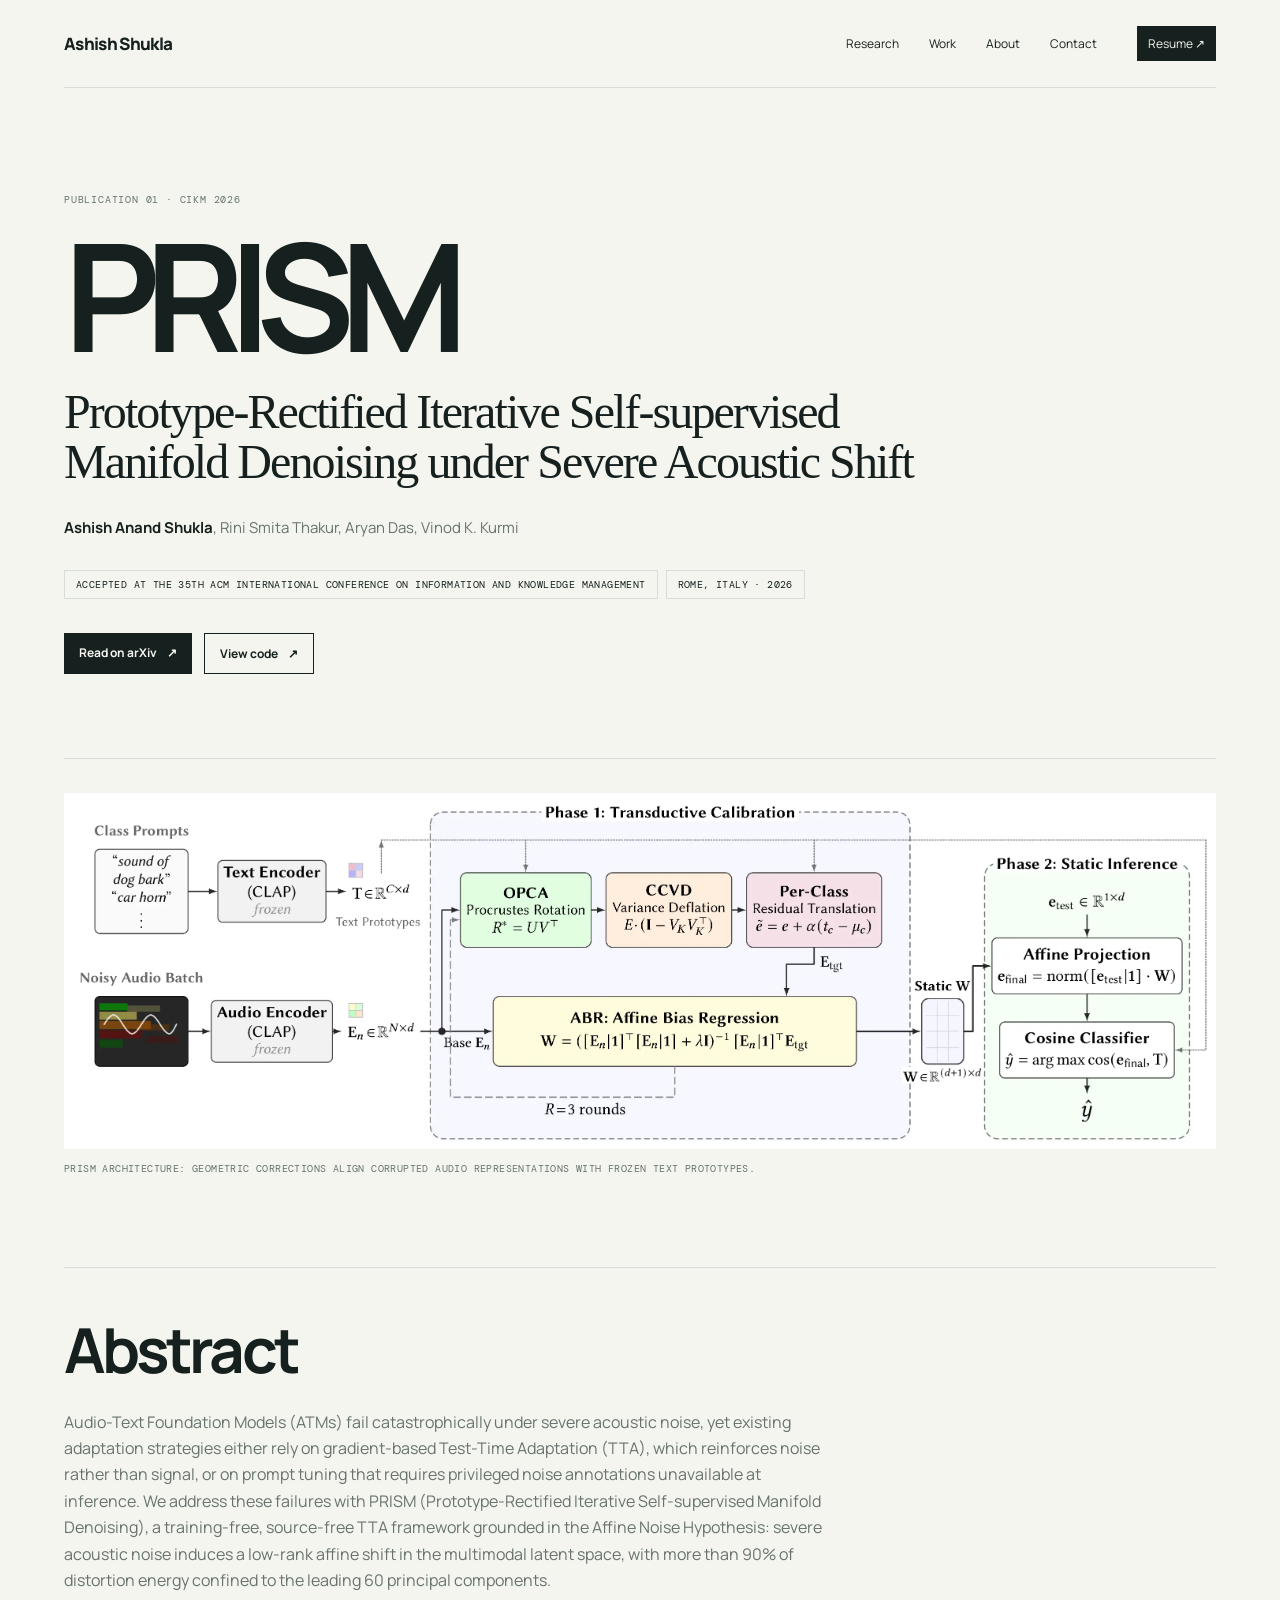
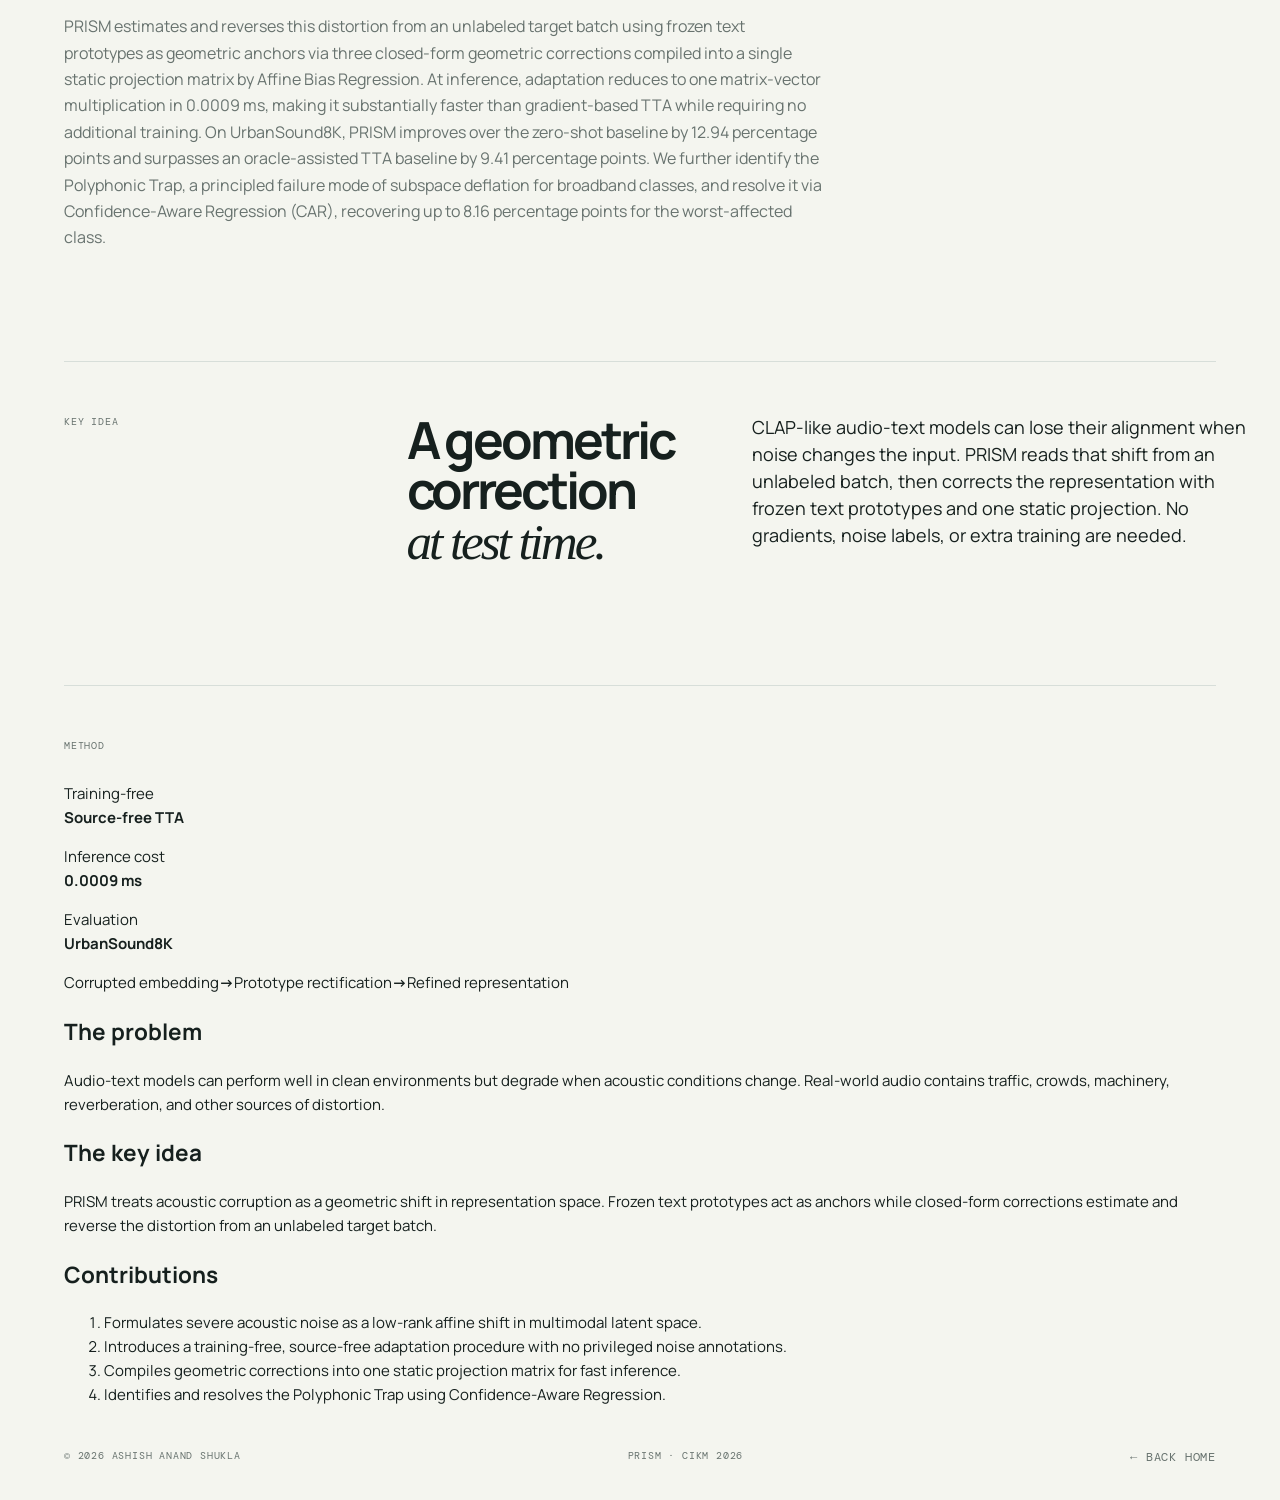
==== prism.html @ fb4ac9cc "Publish research portfolio" ====
<!doctype html>
<html lang="en">
<head>
  <meta charset="utf-8">
  <meta name="viewport" content="width=device-width, initial-scale=1">
  <meta name="description" content="PRISM by Ashish Anand Shukla: training-free test-time adaptation for audio-text models under severe acoustic noise.">
  <title>PRISM | Ashish Anand Shukla</title>
  <link rel="preconnect" href="https://fonts.googleapis.com">
  <link rel="preconnect" href="https://fonts.gstatic.com" crossorigin>
  <link href="https://fonts.googleapis.com/css2?family=DM+Mono:wght@400;500&family=Manrope:wght@400;500;600;700;800&display=swap" rel="stylesheet">
  <link rel="stylesheet" href="styles.css">
  <link rel="stylesheet" href="prism-overrides.css">
  <link rel="stylesheet" href="prism-cleanup.css">
  <link rel="stylesheet" href="site-overrides.css">
  <style>.publication-header h1{font-size:clamp(72px,13vw,150px)}@media(max-width:720px){.publication-header h1{font-size:76px}}</style>
</head>
<body>
  <div class="page-shell">
    <header class="site-header">
      <a class="wordmark" href="index.html">Ashish Shukla</a>
      <nav class="nav" aria-label="Primary navigation">
        <a href="index.html#research">Research</a>
        <a href="index.html#work">Work</a>
        <a href="index.html#about">About</a>
        <a href="index.html#contact">Contact</a>
      </nav>
      <a class="header-cv" href="Ashish-Resume.pdf" target="_blank" rel="noopener noreferrer">Resume <span aria-hidden="true">&#8599;</span></a>
    </header>
    <main class="prism-page">
      <section class="publication-header reveal">
        <p class="eyebrow">Publication 01 &middot; CIKM 2026</p>
        <h1>PRISM</h1>
        <p class="publication-title">Prototype-Rectified Iterative Self-supervised Manifold Denoising under Severe Acoustic Shift</p>
        <p class="publication-authors"><strong>Ashish Anand Shukla</strong>, Rini Smita Thakur, Aryan Das, Vinod K. Kurmi</p>
        <div class="publication-meta"><span>Accepted at the 35th ACM International Conference on Information and Knowledge Management</span><span>Rome, Italy &middot; 2026</span></div>
        <div class="publication-actions"><a class="action-primary" href="https://arxiv.org/abs/2608.15037" target="_blank" rel="noopener noreferrer">Read on arXiv <span>&#8599;</span></a><a class="action-secondary" href="https://github.com/Ashish-1108/PRISM" target="_blank" rel="noopener noreferrer">View code <span>&#8599;</span></a></div>
      </section>
      <figure class="architecture-figure reveal"><img src="images/fig_architecture_prism.webp" alt="PRISM architecture showing prototype rectification and iterative manifold denoising"><figcaption>PRISM architecture: geometric corrections align corrupted audio representations with frozen text prototypes.</figcaption></figure>
      <section class="abstract-block reveal" aria-labelledby="abstract-title"><div><h2 id="abstract-title">Abstract</h2><p class="abstract-copy">Audio-Text Foundation Models (ATMs) fail catastrophically under severe acoustic noise, yet existing adaptation strategies either rely on gradient-based Test-Time Adaptation (TTA), which reinforces noise rather than signal, or on prompt tuning that requires privileged noise annotations unavailable at inference. We address these failures with PRISM (Prototype-Rectified Iterative Self-supervised Manifold Denoising), a training-free, source-free TTA framework grounded in the Affine Noise Hypothesis: severe acoustic noise induces a low-rank affine shift in the multimodal latent space, with more than 90% of distortion energy confined to the leading 60 principal components.</p><p class="abstract-copy">PRISM estimates and reverses this distortion from an unlabeled target batch using frozen text prototypes as geometric anchors via three closed-form geometric corrections compiled into a single static projection matrix by Affine Bias Regression. At inference, adaptation reduces to one matrix-vector multiplication in 0.0009 ms, making it substantially faster than gradient-based TTA while requiring no additional training. On UrbanSound8K, PRISM improves over the zero-shot baseline by 12.94 percentage points and surpasses an oracle-assisted TTA baseline by 9.41 percentage points. We further identify the Polyphonic Trap, a principled failure mode of subspace deflation for broadband classes, and resolve it via Confidence-Aware Regression (CAR), recovering up to 8.16 percentage points for the worst-affected class.</p></div></section>
      <section class="short-description reveal" aria-labelledby="description-title"><p class="eyebrow">Key idea</p><div class="brief-layout"><h2 id="description-title">A geometric correction<br><em>at test time.</em></h2><p>CLAP-like audio-text models can lose their alignment when noise changes the input. PRISM reads that shift from an unlabeled batch, then corrects the representation with frozen text prototypes and one static projection. No gradients, noise labels, or extra training are needed.</p></div></section>
      <section class="prism-grid reveal"><aside><p class="eyebrow">Method</p><p class="fact">Training-free<br><strong>Source-free TTA</strong></p><p class="fact">Inference cost<br><strong>0.0009 ms</strong></p><p class="fact">Evaluation<br><strong>UrbanSound8K</strong></p></aside><div class="prism-copy"><div class="method-diagram"><span>Corrupted embedding</span><b>&rarr;</b><span>Prototype rectification</span><b>&rarr;</b><span>Refined representation</span></div><h2>The problem</h2><p>Audio-text models can perform well in clean environments but degrade when acoustic conditions change. Real-world audio contains traffic, crowds, machinery, reverberation, and other sources of distortion.</p><h2>The key idea</h2><p>PRISM treats acoustic corruption as a geometric shift in representation space. Frozen text prototypes act as anchors while closed-form corrections estimate and reverse the distortion from an unlabeled target batch.</p><h2>Contributions</h2><ol><li>Formulates severe acoustic noise as a low-rank affine shift in multimodal latent space.</li><li>Introduces a training-free, source-free adaptation procedure with no privileged noise annotations.</li><li>Compiles geometric corrections into one static projection matrix for fast inference.</li><li>Identifies and resolves the Polyphonic Trap using Confidence-Aware Regression.</li></ol></div></section>
    </main>
    <footer class="site-footer"><span>&copy; 2026 Ashish Anand Shukla</span><span>PRISM &middot; CIKM 2026</span><a href="index.html">&#8592; Back home</a></footer>
  </div>
  <script src="script.js"></script>
</body>
</html>
---- styles.css ----
:root{--ink:#16201e;--muted:#68736f;--line:#d7ded9;--paper:#f4f5ef;--lime:#c9df53;--blue:#b7d9eb;--serif:Georgia,'Times New Roman',serif;--sans:'Manrope',sans-serif;--mono:'DM Mono',monospace}*{box-sizing:border-box}html{scroll-behavior:smooth}body{margin:0;background:var(--paper);color:var(--ink);font-family:var(--sans);font-size:15px;line-height:1.6}.page-shell{max-width:1320px;margin:auto;padding:0 5vw}.site-header{height:88px;display:flex;align-items:center;justify-content:space-between;border-bottom:1px solid var(--line)}.wordmark{color:var(--ink);font-size:19px;font-weight:800;letter-spacing:-.08em;text-decoration:none}.wordmark span{color:#9caf23}.nav{display:flex;gap:30px;margin-left:auto;margin-right:40px}.nav a,.header-cv,.site-footer a{color:var(--ink);font-size:12px;text-decoration:none}.nav a:hover,.header-cv:hover,.site-footer a:hover,.text-link:hover{opacity:.55}.header-cv{border-bottom:1px solid var(--ink);padding-bottom:3px}.eyebrow,.kicker,.feature-label,.project-top,.item-number,.hero-meta,.site-footer{font-family:var(--mono);font-size:10px;letter-spacing:.08em;text-transform:uppercase}.hero{padding:112px 0 100px;max-width:1080px}.eyebrow{color:var(--muted);margin:0 0 28px}.hero h1{font-size:clamp(60px,8.6vw,126px);line-height:.93;letter-spacing:-.065em;margin:0;font-weight:600}.hero h1 em,.section h2 em,.contact h2 em{font-family:var(--serif);font-weight:400;letter-spacing:-.07em}.hero-bottom{display:flex;justify-content:space-between;align-items:flex-end;gap:40px;margin-top:78px}.hero-copy{font-size:17px;max-width:390px;line-height:1.5}.hero-meta{display:flex;flex-direction:column;gap:8px;color:var(--muted);text-align:right}.status-dot:before{content:'';display:inline-block;width:6px;height:6px;background:#91b548;border-radius:50%;margin:0 8px 1px 0}.feature{display:grid;grid-template-columns:130px 1fr 180px;gap:40px;background:var(--ink);color:var(--paper);padding:48px 50px;margin-bottom:150px;min-height:340px}.feature-label{color:#9eaaa2;display:flex;flex-direction:column;gap:6px}.feature-label span:first-child{color:var(--lime)}.feature-content{max-width:640px}.kicker{color:var(--lime);margin:0 0 24px}.feature h2{font-size:78px;letter-spacing:-.07em;line-height:.9;margin:0 0 14px}.feature-title{font-family:var(--serif);font-size:20px;line-height:1.2;max-width:620px;margin:0 0 18px}.feature-summary{color:#b2beb8;max-width:520px;margin:0 0 26px}.text-link,.contact-link{color:var(--lime);font-weight:700;text-decoration:none}.text-link span,.contact-link span{font-family:var(--mono);margin-left:8px}.feature-mark{align-self:end;justify-self:end;display:flex;align-items:center;gap:4px;color:var(--lime);font-family:var(--serif);font-size:66px;line-height:.4;transform:rotate(-18deg)}.feature-mark span:nth-child(2){font-size:34px;color:var(--blue)}.section{display:grid;grid-template-columns:34% 66%;gap:20px;margin-bottom:170px}.section-intro h2{font-size:49px;letter-spacing:-.06em;line-height:.98;margin:0;font-weight:600}.research-list{border-top:1px solid var(--line)}.research-item{display:grid;grid-template-columns:70px 1fr;gap:12px;border-bottom:1px solid var(--line);padding:30px 0}.research-item h3,.project h3,.timeline h3{font-size:20px;letter-spacing:-.03em;margin:0 0 7px}.research-item p,.project p,.about-copy p,.timeline p{color:var(--muted);max-width:500px;margin:0}.item-number{color:#a1ad6e}.project-grid{display:grid;grid-template-columns:1.2fr .8fr;gap:14px}.project{background:var(--blue);padding:28px;min-height:290px;display:flex;flex-direction:column}.project-wide{background:var(--lime)}.project-top{display:flex;justify-content:space-between;margin-bottom:auto;color:#4f5b4f}.project h3{font-size:32px;margin:45px 0 8px}.tags{display:flex;gap:7px;flex-wrap:wrap;margin-top:25px}.tags span{border:1px solid #6f8859;border-radius:20px;padding:2px 9px;font-family:var(--mono);font-size:10px}.project-award{margin-top:auto;font-family:var(--mono);font-size:10px;text-transform:uppercase;letter-spacing:.08em}.about-copy{border-top:1px solid var(--line);padding-top:28px}.about-copy p{font-size:19px;line-height:1.45;max-width:610px;margin:0 0 24px;color:var(--ink)}.interest-cloud{border-top:1px solid var(--line);display:flex;flex-wrap:wrap;gap:8px;padding-top:22px;margin-top:38px}.interest-cloud span{border:1px solid var(--line);padding:6px 12px;font-size:11px}.timeline{border-top:1px solid var(--line)}.timeline-row{display:grid;grid-template-columns:100px 1fr;gap:20px;border-bottom:1px solid var(--line);padding:23px 0}.timeline-row>span{font-family:var(--mono);font-size:11px;color:var(--muted)}.timeline p{font-size:13px}.contact{background:var(--blue);padding:70px 8vw;margin:0 -5vw}.contact .eyebrow{color:#526b79}.contact h2{font-size:clamp(42px,6vw,76px);line-height:.95;letter-spacing:-.06em;margin:0 0 24px}.contact>p:not(.eyebrow){max-width:380px;color:#4c6069;margin-bottom:28px}.contact-link{color:var(--ink);border-bottom:1px solid var(--ink);padding-bottom:5px}.site-footer{display:flex;justify-content:space-between;gap:15px;color:var(--muted);padding:26px 0 32px}.site-footer a{color:var(--muted)}.reveal{opacity:0;transform:translateY(18px);transition:opacity .7s ease,transform .7s ease}.reveal.visible{opacity:1;transform:none}@media(max-width:720px){.page-shell{padding:0 22px}.site-header{height:72px}.nav{gap:14px;margin:0 16px 0 auto}.nav a:nth-child(-n+2){display:none}.hero{padding:78px 0 70px}.hero h1{font-size:58px}.hero-bottom{display:block;margin-top:48px}.hero-meta{text-align:left;margin-top:28px}.feature{grid-template-columns:1fr;gap:24px;padding:30px 24px;margin-bottom:100px;min-height:0}.feature h2{font-size:64px}.feature-label{flex-direction:row;gap:15px}.feature-mark{display:none}.section{display:block;margin-bottom:105px}.section-intro{margin-bottom:42px}.section-intro h2{font-size:43px}.project-grid{grid-template-columns:1fr}.project{min-height:260px}.about-copy p{font-size:17px}.timeline-row{grid-template-columns:75px 1fr}.contact{margin:0 -22px;padding:58px 22px}.site-footer{flex-wrap:wrap}.site-footer span:nth-child(2){order:3;width:100%}}
---- prism-overrides.css ----
.publication-header{padding:104px 0 84px;max-width:980px}.publication-header h1{font-size:clamp(82px,16vw,190px);letter-spacing:-.1em;line-height:.78;margin:0 0 34px}.publication-title{font-family:var(--serif);font-size:clamp(27px,4vw,48px);line-height:1.05;letter-spacing:-.04em;max-width:940px;margin:0 0 28px}.publication-authors{font-size:15px;color:var(--muted);margin:0 0 30px}.publication-authors strong{color:var(--ink);font-weight:700}.publication-meta{display:flex;flex-wrap:wrap;gap:8px}.publication-meta span{border:1px solid var(--line);padding:7px 11px;font-family:var(--mono);font-size:10px;line-height:1.35;text-transform:uppercase;letter-spacing:.04em}.publication-actions{display:flex;gap:12px;margin-top:34px;flex-wrap:wrap}.publication-actions a{padding:10px 15px;text-decoration:none;font-size:12px;font-weight:700}.action-primary{background:var(--ink);color:var(--paper)}.action-secondary{border:1px solid var(--ink);color:var(--ink)}.publication-actions a span{margin-left:8px}.abstract-block,.short-description,.results-block{border-top:1px solid var(--line);padding:52px 0 90px;display:grid;grid-template-columns:28% 72%;gap:20px}.abstract-block h2,.brief-layout h2{font-size:clamp(34px,4vw,54px);line-height:.98;letter-spacing:-.06em;margin:0 0 28px}.abstract-block h2 em,.brief-layout h2 em{font-family:var(--serif);font-weight:400}.abstract-copy{color:var(--muted);font-size:16px;line-height:1.65;max-width:760px;margin:0 0 20px}.short-description{background:var(--lime);margin:0 -5vw;padding-left:5vw;padding-right:5vw}.brief-layout{display:grid;grid-template-columns:1fr 1fr;gap:55px}.brief-layout p{font-size:18px;line-height:1.5;margin:0;max-width:550px}.prism-grid{padding-top:52px}.results-block{padding-bottom:100px}.result-grid{display:grid;grid-template-columns:repeat(4,1fr);gap:12px}.result-grid div{border-top:2px solid var(--ink);padding-top:15px}.result-grid strong{display:block;font-size:39px;letter-spacing:-.06em;line-height:1}.result-grid span{display:block;color:var(--muted);font-family:var(--mono);font-size:10px;line-height:1.4;margin-top:10px;text-transform:uppercase}.results-block .result-grid span{color:var(--ink)}@media(max-width:720px){.publication-header{padding:76px 0 62px}.publication-header h1{font-size:86px}.publication-title{font-size:29px}.publication-authors{font-size:13px}.abstract-block,.short-description,.results-block{display:block;padding:38px 0 70px}.abstract-block .eyebrow,.short-description .eyebrow,.results-block .eyebrow{margin-bottom:38px}.short-description{margin:0 -22px;padding-left:22px;padding-right:22px}.brief-layout{display:block}.brief-layout h2{margin-bottom:28px}.brief-layout p{font-size:16px}.result-grid{grid-template-columns:1fr 1fr;row-gap:30px}.result-grid strong{font-size:30px}}
---- prism-cleanup.css ----
.architecture-figure{margin:0 0 90px;border-top:1px solid var(--line);padding-top:34px}.architecture-figure img{display:block;width:100%;max-height:560px;object-fit:contain;object-position:center;background:#eef0e8}.architecture-figure figcaption{margin-top:12px;color:var(--muted);font-family:var(--mono);font-size:10px;letter-spacing:.04em;text-transform:uppercase}.abstract-block{display:block}.abstract-block h2{font-size:clamp(36px,5vw,62px);margin-bottom:28px}.short-description{background:transparent;border-bottom:1px solid var(--line);margin:0;padding-left:0;padding-right:0}.short-description .eyebrow{color:var(--muted)}.brief-layout{grid-template-columns:38% 62%;gap:30px}.brief-layout h2{font-size:clamp(32px,4vw,52px)}@media(max-width:720px){.architecture-figure{margin-bottom:65px}.architecture-figure img{max-height:300px}.abstract-block h2{font-size:42px}.brief-layout{display:block}.brief-layout h2{margin-bottom:25px}.short-description{margin:0}}
---- site-overrides.css ----
.wordmark{font-size:17px;letter-spacing:-.04em}.header-cv{border:1px solid var(--ink);background:var(--ink);color:var(--paper);padding:7px 10px}.header-cv:hover{background:var(--blue);color:var(--ink);opacity:1}.timeline h3 a{color:inherit;text-decoration:none;border-bottom:1px solid transparent}.timeline h3 a:hover{border-color:currentColor}.contact-email{color:var(--ink);font-family:var(--mono);font-size:11px;letter-spacing:.02em;text-decoration:none;border-bottom:1px solid var(--ink);padding-bottom:4px}.contact-email:hover{opacity:.55}.email-copy-wrap{display:inline-flex;align-items:center;gap:8px}.copy-email{display:inline-grid;place-items:center;width:24px;height:24px;padding:0;border:0;border-bottom:1px solid var(--ink);background:transparent;color:var(--ink);cursor:pointer}.copy-email svg{width:15px;height:15px;fill:none;stroke:currentColor;stroke-linecap:round;stroke-linejoin:round;stroke-width:1.7}.copy-email:hover{opacity:.55}.copy-email.copied{color:#667b29}@media(max-width:720px){.wordmark{font-size:16px}.contact-email{font-size:10px}}
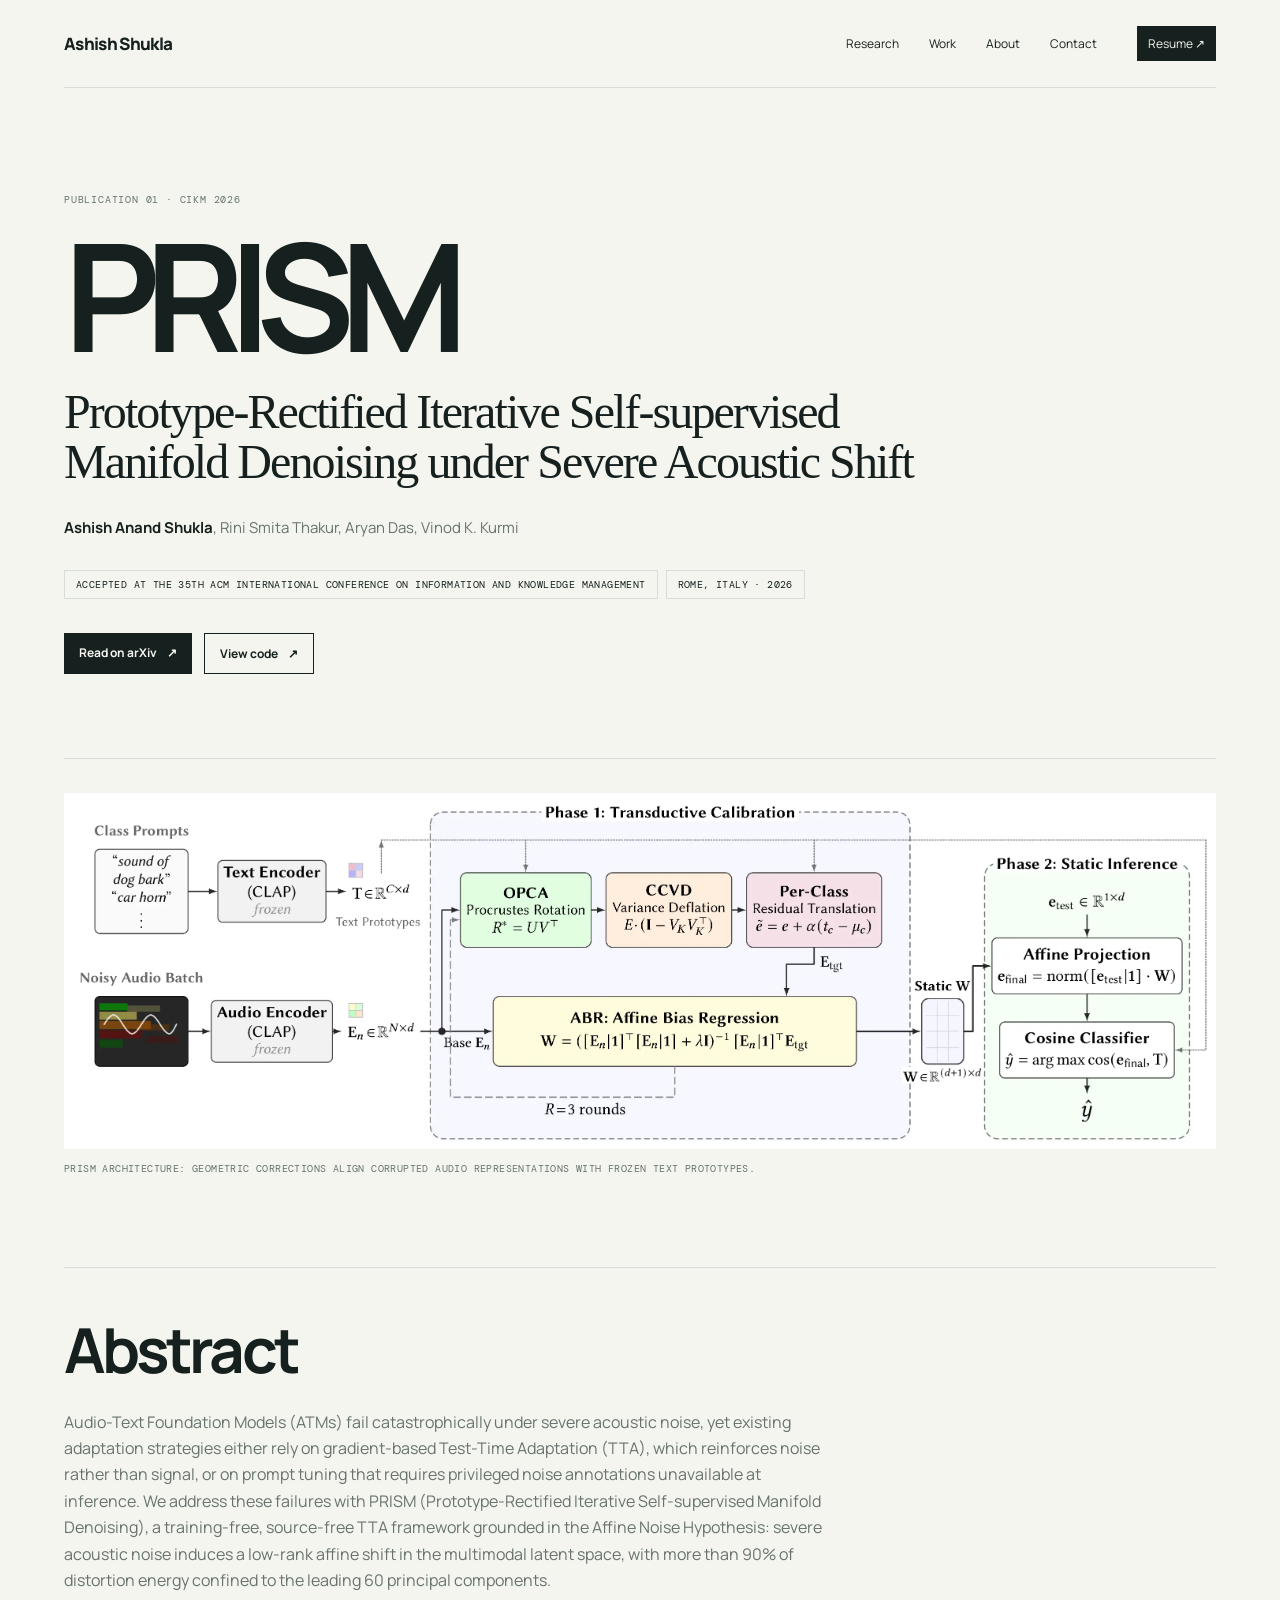
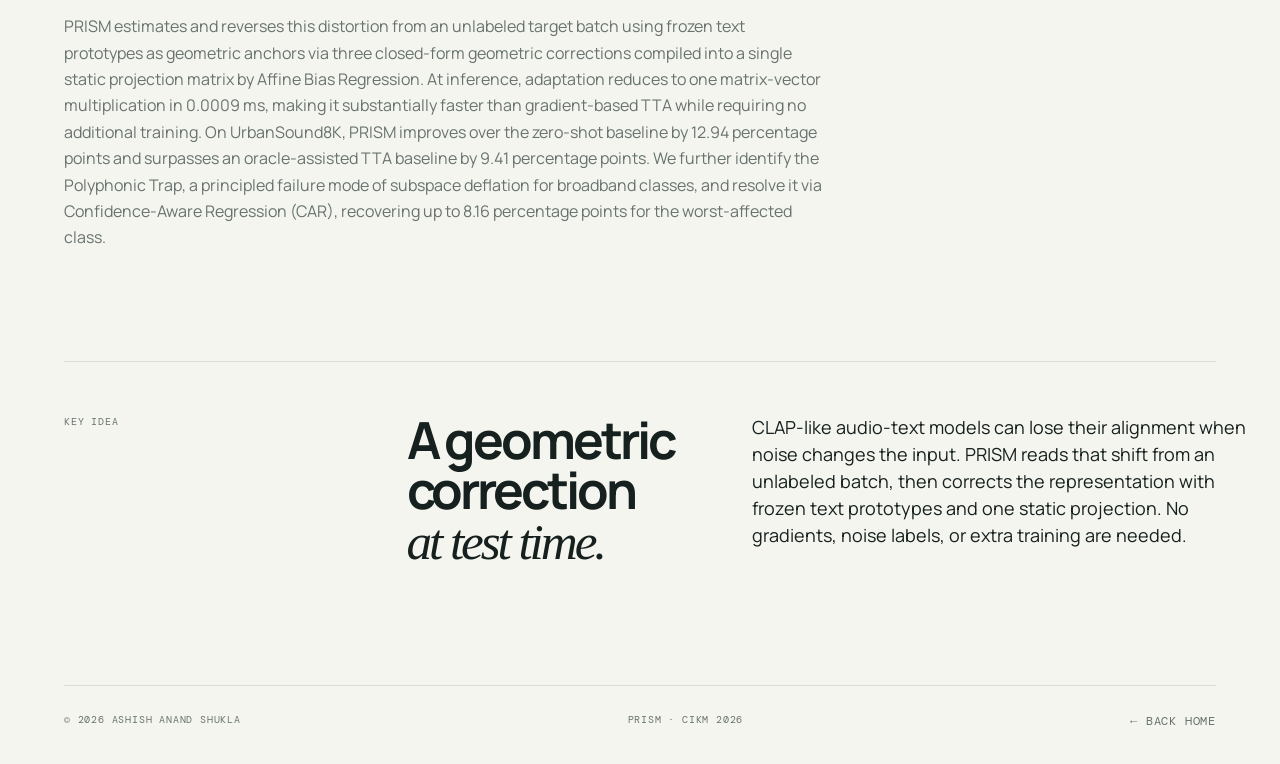
==== commit 55103894: "Update prism.html" ====
--- a/prism.html
+++ b/prism.html
@@ -38,7 +38,6 @@
       <figure class="architecture-figure reveal"><img src="images/fig_architecture_prism.webp" alt="PRISM architecture showing prototype rectification and iterative manifold denoising"><figcaption>PRISM architecture: geometric corrections align corrupted audio representations with frozen text prototypes.</figcaption></figure>
       <section class="abstract-block reveal" aria-labelledby="abstract-title"><div><h2 id="abstract-title">Abstract</h2><p class="abstract-copy">Audio-Text Foundation Models (ATMs) fail catastrophically under severe acoustic noise, yet existing adaptation strategies either rely on gradient-based Test-Time Adaptation (TTA), which reinforces noise rather than signal, or on prompt tuning that requires privileged noise annotations unavailable at inference. We address these failures with PRISM (Prototype-Rectified Iterative Self-supervised Manifold Denoising), a training-free, source-free TTA framework grounded in the Affine Noise Hypothesis: severe acoustic noise induces a low-rank affine shift in the multimodal latent space, with more than 90% of distortion energy confined to the leading 60 principal components.</p><p class="abstract-copy">PRISM estimates and reverses this distortion from an unlabeled target batch using frozen text prototypes as geometric anchors via three closed-form geometric corrections compiled into a single static projection matrix by Affine Bias Regression. At inference, adaptation reduces to one matrix-vector multiplication in 0.0009 ms, making it substantially faster than gradient-based TTA while requiring no additional training. On UrbanSound8K, PRISM improves over the zero-shot baseline by 12.94 percentage points and surpasses an oracle-assisted TTA baseline by 9.41 percentage points. We further identify the Polyphonic Trap, a principled failure mode of subspace deflation for broadband classes, and resolve it via Confidence-Aware Regression (CAR), recovering up to 8.16 percentage points for the worst-affected class.</p></div></section>
       <section class="short-description reveal" aria-labelledby="description-title"><p class="eyebrow">Key idea</p><div class="brief-layout"><h2 id="description-title">A geometric correction<br><em>at test time.</em></h2><p>CLAP-like audio-text models can lose their alignment when noise changes the input. PRISM reads that shift from an unlabeled batch, then corrects the representation with frozen text prototypes and one static projection. No gradients, noise labels, or extra training are needed.</p></div></section>
-      <section class="prism-grid reveal"><aside><p class="eyebrow">Method</p><p class="fact">Training-free<br><strong>Source-free TTA</strong></p><p class="fact">Inference cost<br><strong>0.0009 ms</strong></p><p class="fact">Evaluation<br><strong>UrbanSound8K</strong></p></aside><div class="prism-copy"><div class="method-diagram"><span>Corrupted embedding</span><b>&rarr;</b><span>Prototype rectification</span><b>&rarr;</b><span>Refined representation</span></div><h2>The problem</h2><p>Audio-text models can perform well in clean environments but degrade when acoustic conditions change. Real-world audio contains traffic, crowds, machinery, reverberation, and other sources of distortion.</p><h2>The key idea</h2><p>PRISM treats acoustic corruption as a geometric shift in representation space. Frozen text prototypes act as anchors while closed-form corrections estimate and reverse the distortion from an unlabeled target batch.</p><h2>Contributions</h2><ol><li>Formulates severe acoustic noise as a low-rank affine shift in multimodal latent space.</li><li>Introduces a training-free, source-free adaptation procedure with no privileged noise annotations.</li><li>Compiles geometric corrections into one static projection matrix for fast inference.</li><li>Identifies and resolves the Polyphonic Trap using Confidence-Aware Regression.</li></ol></div></section>
     </main>
     <footer class="site-footer"><span>&copy; 2026 Ashish Anand Shukla</span><span>PRISM &middot; CIKM 2026</span><a href="index.html">&#8592; Back home</a></footer>
   </div>
